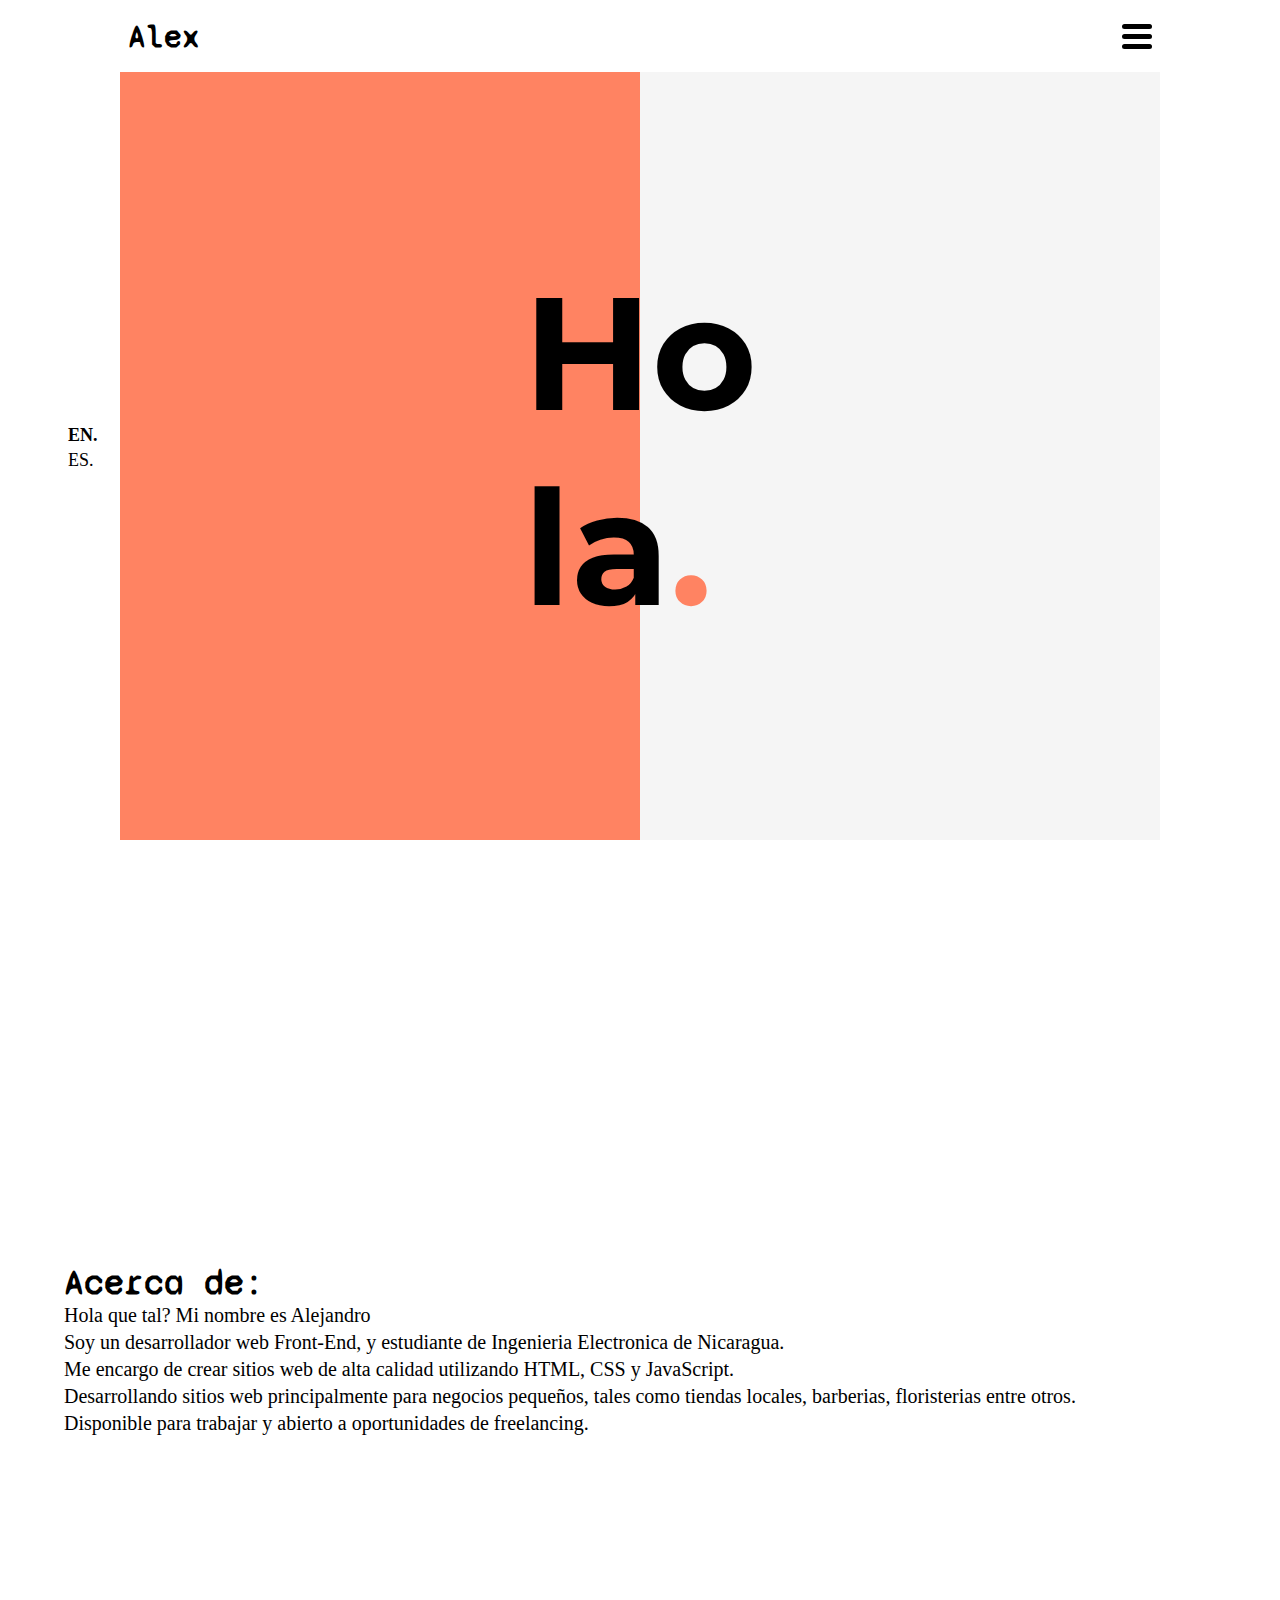
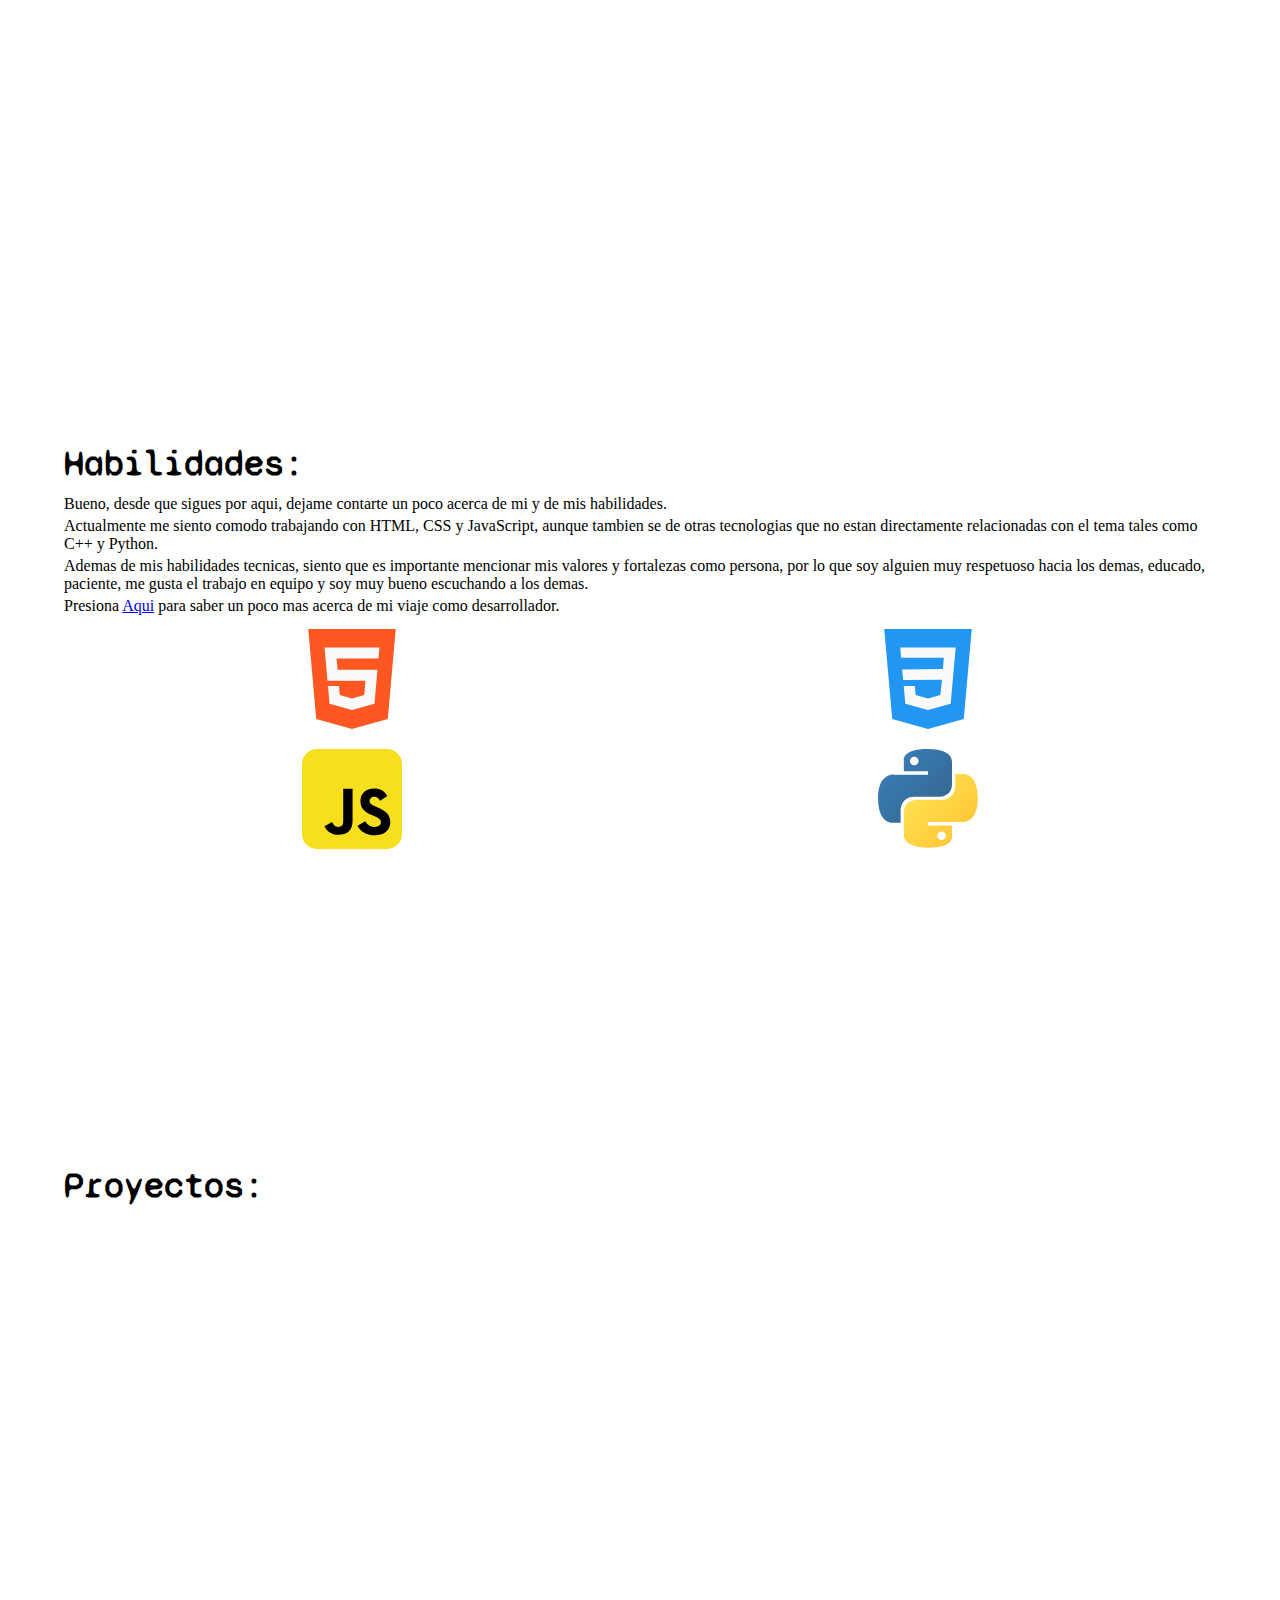
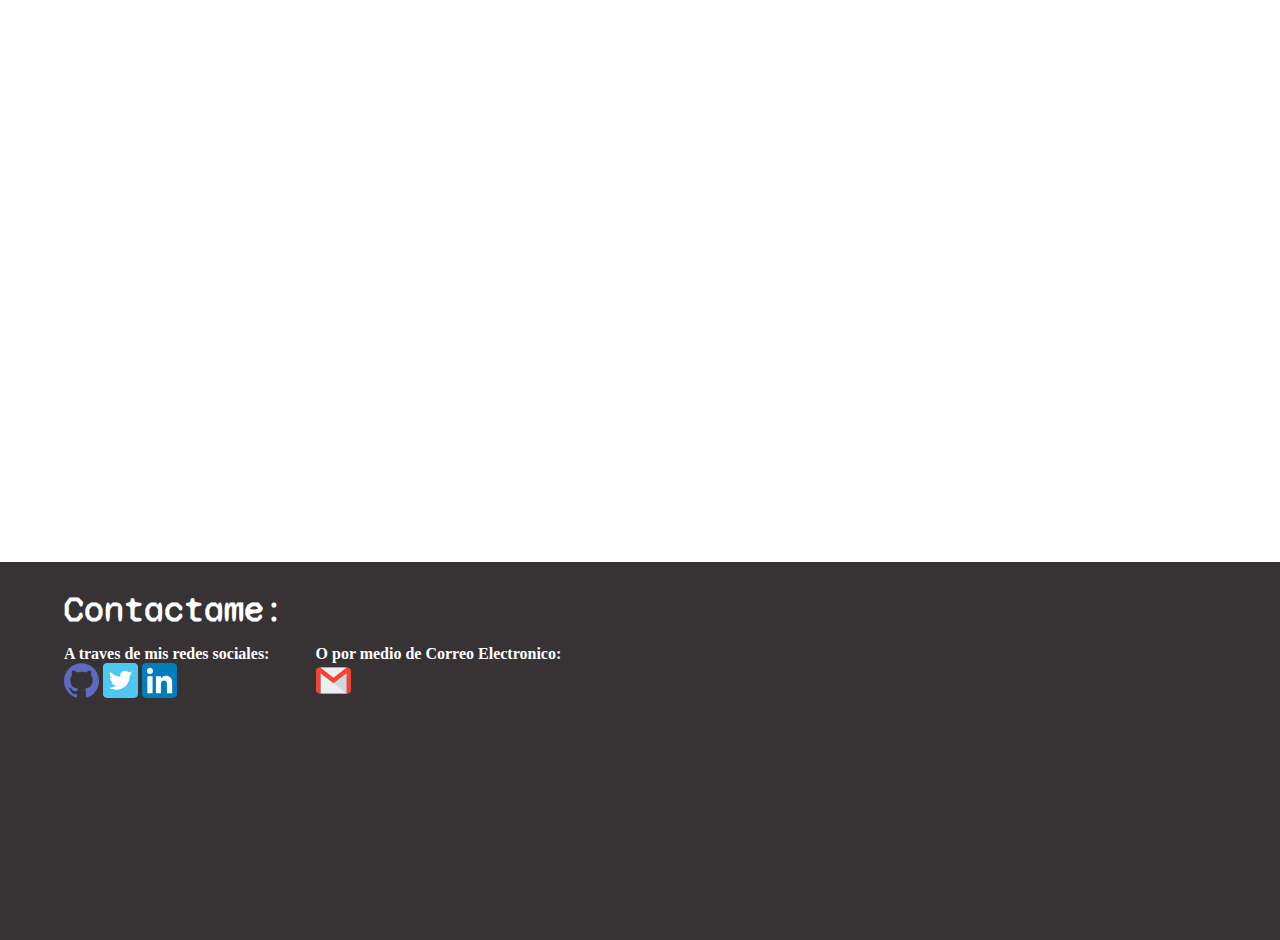
==== html/spanish.html @ a13e0042 "spanish version ready" ====
<!DOCTYPE html>
<html lang="ES">

<head>
    <meta charset="UTF-8" />
    <meta http-equiv="X-UA-Compatible" content="IE=edge" />
    <meta name="viewport" content="width=device-width, initial-scale=1.0" />
    <title>Alex || portafolio</title>
    <link rel="icon" href="images/icon.png" />
    <link rel="stylesheet" href="../css/style.css" />
</head>

<body>
    <div class="container">
        <div class="home" id="home">
            <header>
                <div class="logo">
                    <h1><a href="">Alex</a></h1>
                </div>
                <nav class="menu">
                    <ul>
                        <li class="link"><a href="#home">Home</a></li>
                        <li class="link"><a href="#about">Acerca de</a></li>
                        <li class="link"><a href="#skills">Habilidades</a></li>
                        <li class="link"><a href="#Projects">Proyectos</a></li>
                        <li class="link"><a href="#contact">Contacto</a></li>
                    </ul>
                </nav>
                <div class="menu-btn">
                    <div class="menu-btn-burguer"></div>
                </div>
            </header>
            <section class="intro">
                <h1>Ho<br />la<span>.</span></h1>
            </section>
            <div class="language">
                <a href="/index.html" class="chosen">EN.</a>
                <a href="#">ES.</a>
            </div>
        </div>
        <main>
            <section class="cnt" id="about">
                <div class="about-content">
                    <h2>Acerca de:</h2>
                    <p>Hola que tal? Mi nombre es Alejandro</p>
                    <p>
                        Soy un desarrollador web Front-End, y estudiante de Ingenieria Electronica
                        de Nicaragua.
                    </p>
                    <p>
                        Me encargo de crear sitios web de alta calidad utilizando HTML, CSS y JavaScript.
                    </p>
                    <p>
                        Desarrollando sitios web principalmente para negocios pequeños, tales como tiendas
                        locales, barberias, floristerias entre otros.
                    </p>
                    <p>
                        Disponible para trabajar y abierto a oportunidades de freelancing.
                    </p>
                </div>
            </section>
            <section class="cnt" id="skills">
                <div class="title">
                    <h2>Habilidades:</h2>
                </div>
                <div class="skills-content">
                    <p>
                        Bueno, desde que sigues por aqui, dejame contarte un poco acerca de mi y de mis habilidades.
                    </p>
                    <p>
                        Actualmente me siento comodo trabajando con HTML, CSS y JavaScript, aunque tambien se de otras
                        tecnologias que no estan directamente relacionadas con el tema tales como C++ y Python.
                    </p>
                    <p>
                        Ademas de mis habilidades tecnicas, siento que es importante mencionar mis valores y fortalezas
                        como persona, por lo que soy alguien muy respetuoso hacia los demas, educado, paciente, me gusta
                        el trabajo en equipo y soy muy bueno escuchando a los demas.
                    </p>
                    <p>
                        Presiona <a href="./html/moreSkills.html">Aqui</a> para saber un poco mas acerca de mi viaje
                        como desarrollador.
                    </p>
                </div>
                <div class="skills-img">
                    <img src="../images/html5.svg" alt="HTML5">
                    <img src="../images/css.svg" alt="CSS">
                    <img src="../images/Js.svg" alt="JavaScript">
                    <img src="../images/python.svg" alt="Python">
                </div>
            </section>
            <section class="cnt" id="Projects">
                <div class="title">
                    <h2>Proyectos:</h2>
                </div>
                <div class="projects-content"></div>
            </section>
        </main>
        <footer class="cnt" id="contact">
            <div class="contact-content">
                <div class="title">
                    <h2>Contactame:</h2>
                </div>
                <div class="main-content">
                    <div class="social-media">
                        <h4>A traves de mis redes sociales:</h4>
                        <a href="https://github.com/xavier290"><img src="../images/github.svg" alt="github logo"></a>
                        <a href="https://twitter.com/makito031"><img src="../images/twitter.svg" alt="twitter logo"></a>
                        <a href="https://www.linkedin.com/in/xavier-alejandro-sanchez-96259a206/">
                            <img src="../images/linkedin.svg" alt="linkedin logo"></a>
                    </div>
                    <div class="email">
                        <h4>O por medio de Correo Electronico:</h4>
                        <a href="mailto:xa25alex@gmail.com"><img src="../images/gmail.svg" alt="Gmail logo"></a>
                    </div>
                </div>
            </div>
        </footer>
    </div>

    <script src="../js/app.js"></script>
</body>

</html>
---- css/style.css ----
@import url("https://fonts.googleapis.com/css2?family=Syne+Mono&display=swap");
@import url("https://fonts.googleapis.com/css2?family=Montserrat:wght@900&display=swap");
@import url("https://fonts.googleapis.com/css2?family=Montserrat&display=swap");

:root {
  --orange: #ff8362;
  --hover: #db6d42;
  --black: #373234;
}

* {
  padding: 0;
  margin: 0;
  box-sizing: border-box;
}

body {
  scroll-behavior: smooth;
}

body::-webkit-scrollbar {
  width: 10px;
  height: 5px;
}

body::-webkit-scrollbar-track {
  background: var(--black);
}

body::-webkit-scrollbar-thumb {
  background-color: var(--orange);
  border-radius: 20px;
}

.container {
  width: 100%;
  min-height: 100vh;
  position: relative;
}

.home {
  width: 100%;
  height: 100vh;
  position: relative;
}

header {
  font-family: "Syne Mono", monospace;
  width: 100%;
  position: relative;
  height: 14vh;
  display: grid;
  grid-template-columns: 50% 50%;
  place-items: center;
  z-index: 5;
}

.logo {
  z-index: 10;
}

.logo a {
  color: black;
  text-decoration: none;
}

.menu {
  position: fixed;
  top: 0;
  right: 0;
  min-height: 100vh;
  width: 0;
  background: white;
  overflow: hidden;
  z-index: 4;
  transition: all 0.4s;
  white-space: nowrap;
  display: flex;
}

.menu ul {
  width: 100%;
  display: flex;
  flex-direction: column;
  align-items: center;
  justify-content: center;
}

.menu li {
  list-style: none;
  text-align: center;
  margin: 0;
  margin-bottom: 40px;
}

.menu a {
  color: black;
  text-decoration: none;
  font-size: 40px;
  font-family: "Montserrat", sans-serif;
  font-weight: 500;
}

.toggle {
  width: 100%;
}
.menu-btn {
  display: flex;
}

.menu-btn {
  position: absolute;
  display: flex;
  justify-content: center;
  align-items: center;
  width: 30px;
  height: 30px;
  cursor: pointer;
  transition: all 0.4s ease-in-out;
  right: 6%;
  z-index: 10;
}

.menu-btn-burguer {
  width: 30px;
  height: 5px;
  background: black;
  border-radius: 5px;
}

.menu-btn-burguer::before,
.menu-btn-burguer::after {
  content: "";
  position: absolute;
  width: 30px;
  height: 5px;
  border-radius: 5px;
  background: black;
  transition: all 0.4s ease-in-out;
}

.menu-btn-burguer::before {
  transform: translateY(-10px);
}

.menu-btn-burguer::after {
  transform: translateY(10px);
}

.menu-btn.open .menu-btn-burguer {
  transform: translateX(-50px);
  background: transparent;
  box-shadow: none;
}

.menu-btn.open .menu-btn-burguer::before {
  transform: rotate(45deg) translate(35px, -35px);
}

.menu-btn.open .menu-btn-burguer::after {
  transform: rotate(-45deg) translate(35px, 35px);
}

.intro {
  position: absolute;
  top: 0%;
  width: 100%;
  height: 100%;
  display: flex;
  justify-content: center;
  align-items: center;
  background: linear-gradient(to right, var(--orange) 50%, white 50%);
}

.intro h1 {
  font-size: 100px;
  font-family: "Montserrat", sans-serif;
  font-weight: bolder;
}

.intro span {
  color: var(--orange);
}

.language {
  display: none;
}

main {
  display: flex;
  flex-direction: column;
}

section {
  display: block;
}

p {
  margin-bottom: 4px;
}

.cnt {
  margin: 0 auto;
}

#about {
  width: 100%;
  height: 100vh;
  display: flex;
  flex-direction: column;
  justify-content: center;
  padding: 5%;
}

.about-content h2 {
  font-family: "Syne Mono", monospace;
  font-size: 36px;
}

.about-content p {
  font-size: 20px;
}

#skills {
  width: 100%;
  height: 100vh;
  padding: 5%;
  display: flex;
  flex-direction: column;
  justify-content: center;
}

.skills-img {
  display: grid;
  grid-template-columns: 50% 50%;
  grid-template-rows: 50% 50%;
  place-items: center;
}

.title {
  margin-bottom: 10px;
}

.title h2 {
  font-family: "Syne Mono", monospace;
  font-size: 36px;
}

.skills-img img {
  width: 100px;
  margin: 10px;
}

#Projects {
  width: 100%;
  height: 100vh;
  padding: 5%;
}

#contact {
  width: 100%;
  height: 60vh;
  background: linear-gradient(to bottom, white 30%, var(--black) 30%);
  display: grid;
  grid-template-rows: 30% 70%;
  padding: 5%;
}

.contact-content {
  grid-row: 2;
  display: grid;
  grid-template-rows: 20% 80%;
}

.contact-content .title h2 {
  color: white;
}

.main-content {
  display: flex;
  color: white;
}

.main-content img {
  width: 35px;
}

.social-media {
  padding-right: 4%;
}

/* tablet size homepage */

@media all and (min-width: 768px) {
  .home {
    border: 60px white solid;
  }
  header {
    position: fixed;
    top: 0%;
    left: 0%;
    height: 8vh;
    background: white;
  }
  header .logo {
    width: 100%;
    padding-left: 20%;
  }
  .menu-btn {
    right: 10%;
  }
  .intro {
    background: linear-gradient(
      to right,
      var(--orange) 50%,
      rgb(245, 245, 245) 50%
    );
  }
  .intro h1 {
    font-size: 140px;
  }
  .language {
    position: absolute;
    top: 0;
    left: -5%;
    display: flex;
    flex-direction: column;
    justify-content: center;
    width: fit-content;
    height: 100%;
  }
  .language a {
    color: black;
    text-decoration: none;
    padding-bottom: 4px;
    font-size: 18px;
  }
  .chosen {
    font-weight: bolder;
  }
}

@media all and (min-height: 1024px) {
  .home {
    border-top: 100px solid white;
    border-bottom: 100px solid white;
  }
  header {
    height: 10vh;
  }
  header .logo h1 {
    font-size: 40px;
  }
  .menu a {
    font-size: 80px;
  }
  .menu-btn {
    width: 40px;
    height: 40px;
  }
  .menu-btn-burguer {
    width: 40px;
    height: 8px;
  }
  .menu-btn-burguer::before,
  .menu-btn-burguer::after {
    width: 40px;
    height: 8px;
  }
  .menu-btn-burguer::before {
    transform: translateY(-13px);
  }
  .menu-btn-burguer::after {
    transform: translateY(13px);
  }
}

/* Computer size homepage */

@media all and (min-width: 1200px) {
  .home {
    border-left: 120px solid white;
    border-right: 120px solid white;
  }
  .intro h1 {
    font-size: 160px;
  }
}

/* tablet sixe about page */
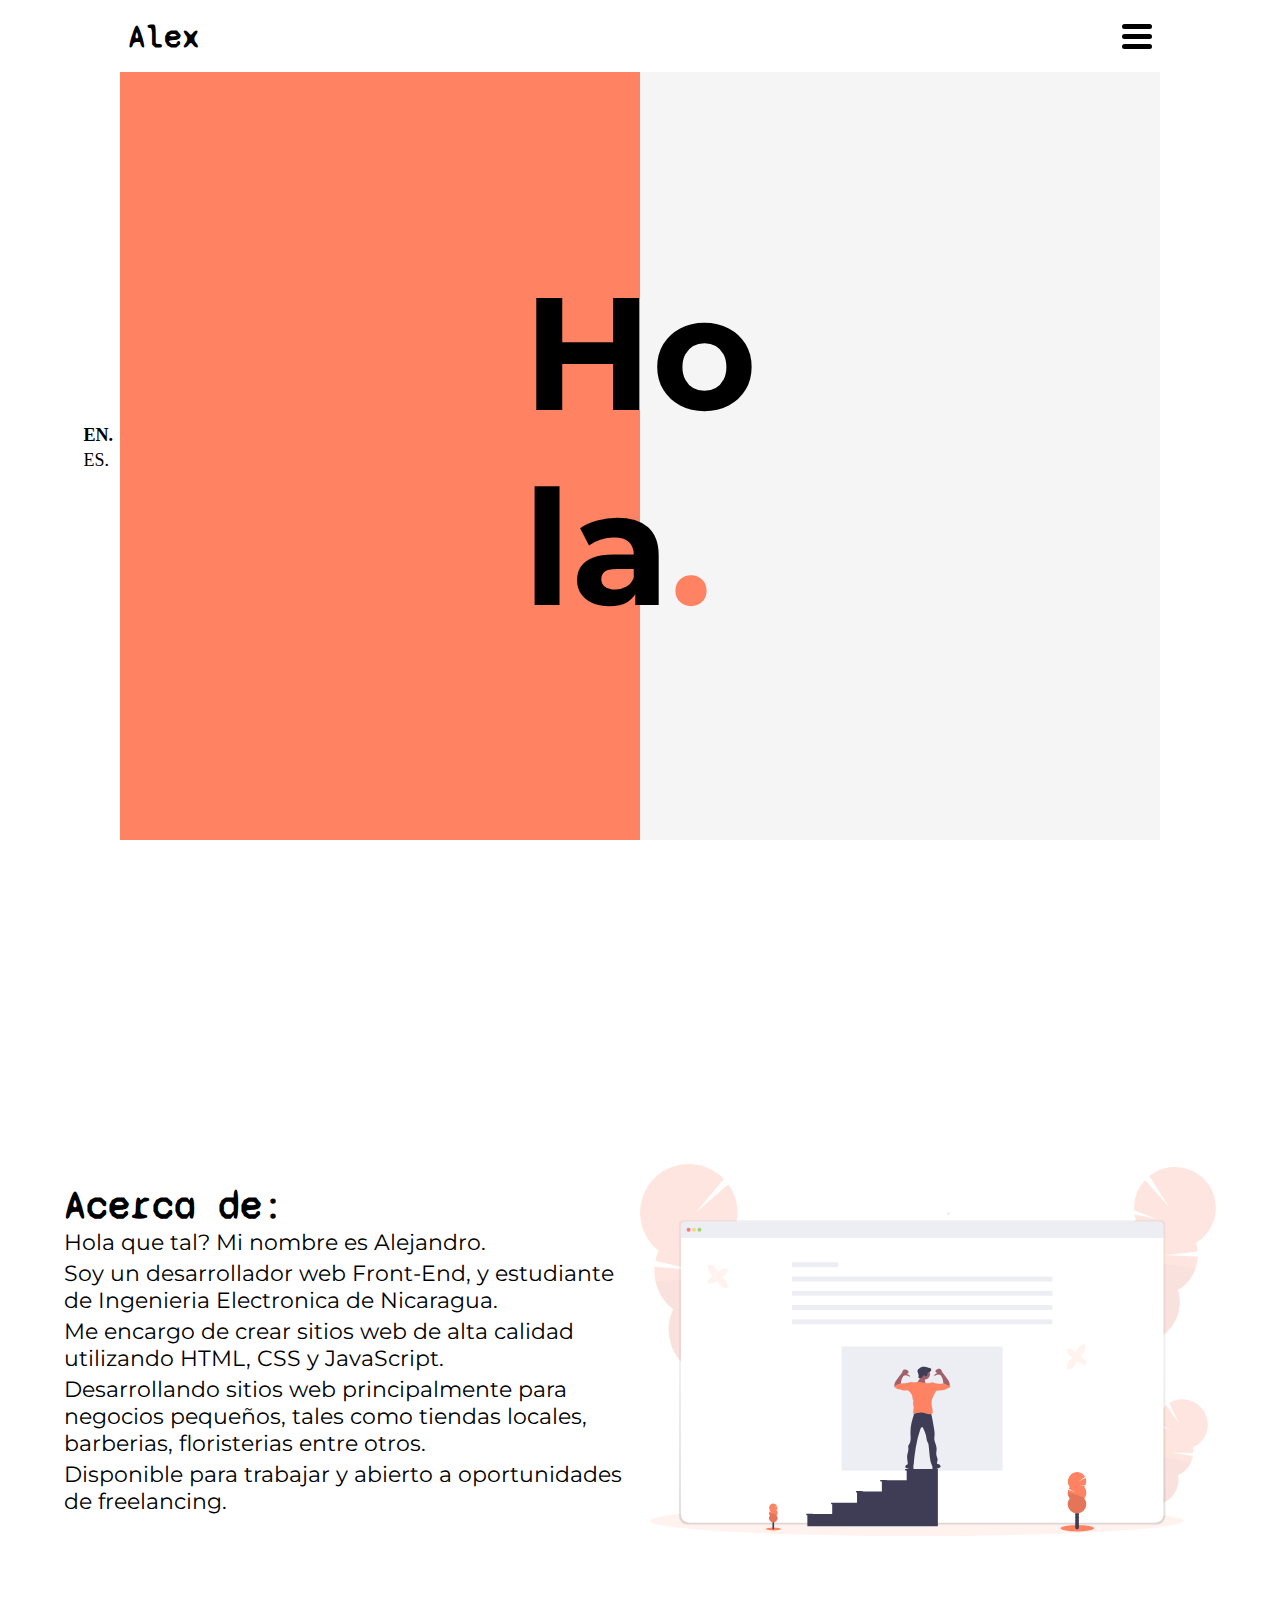
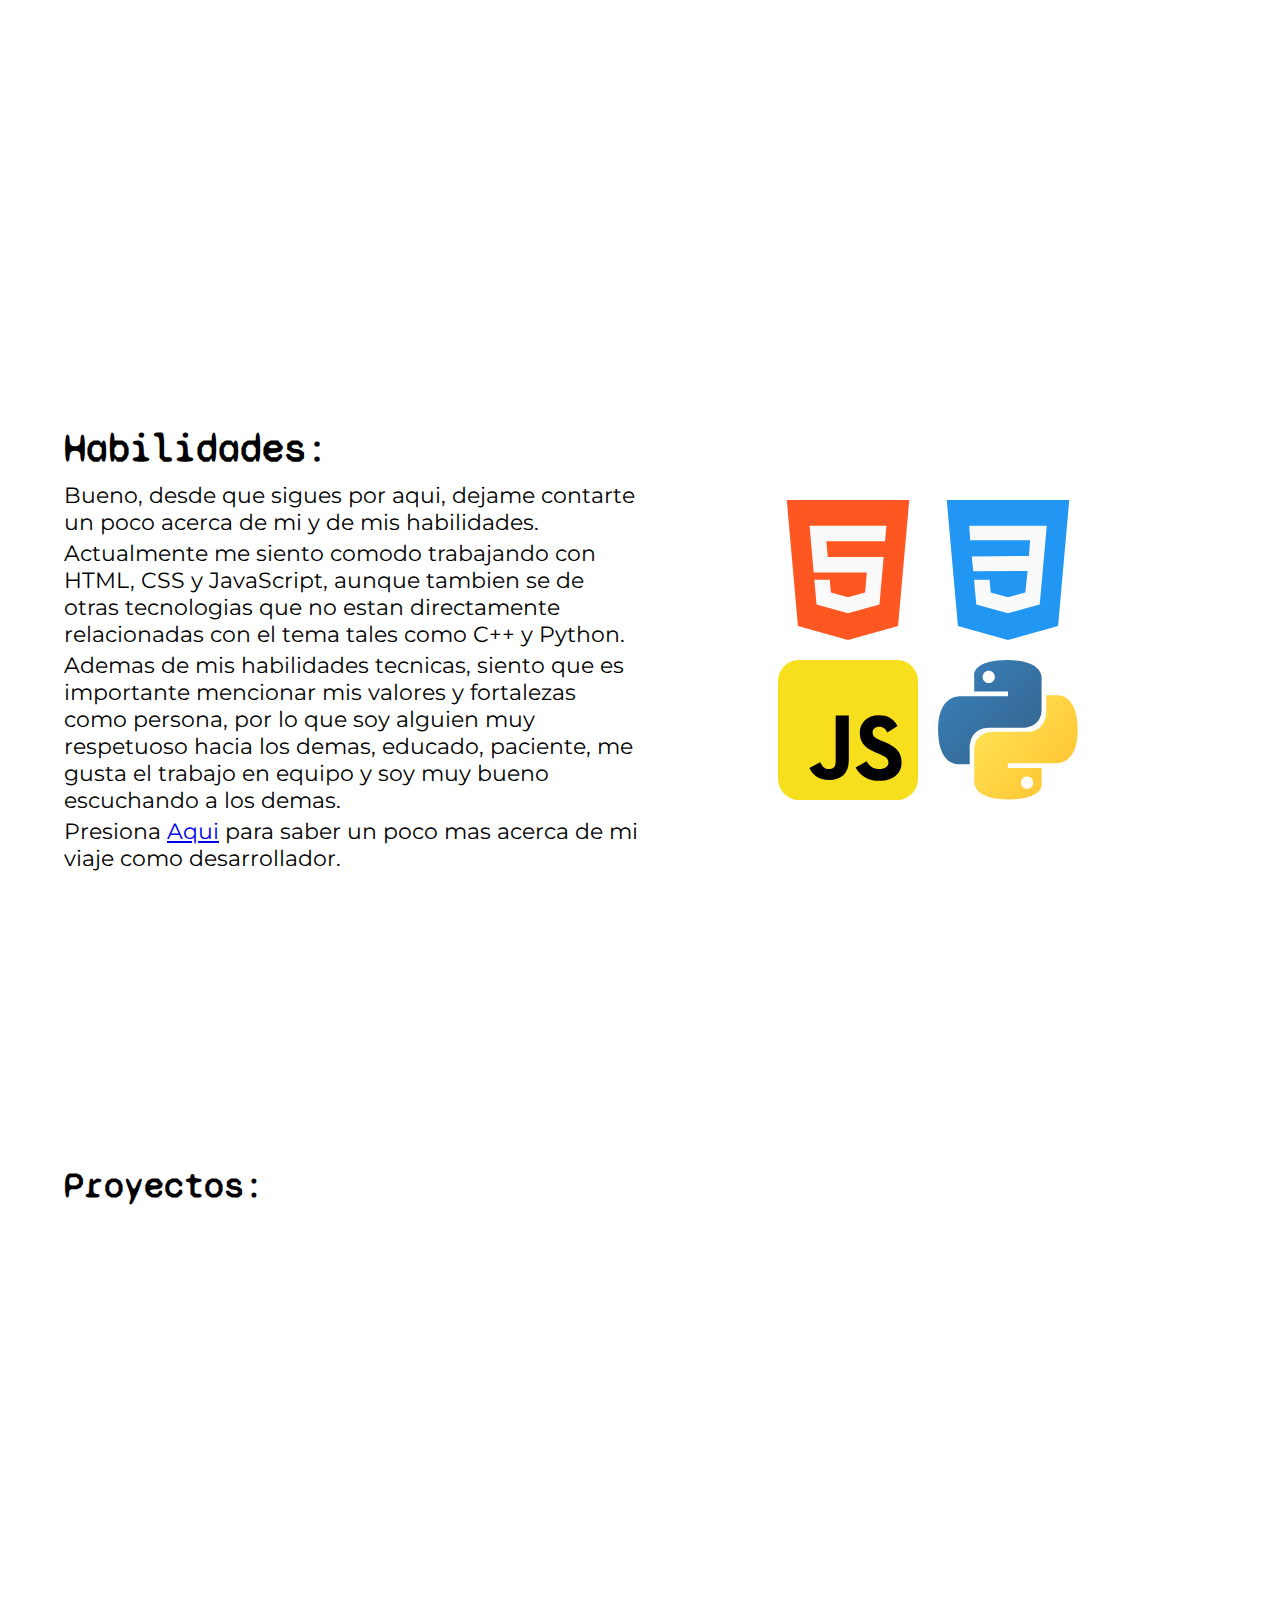
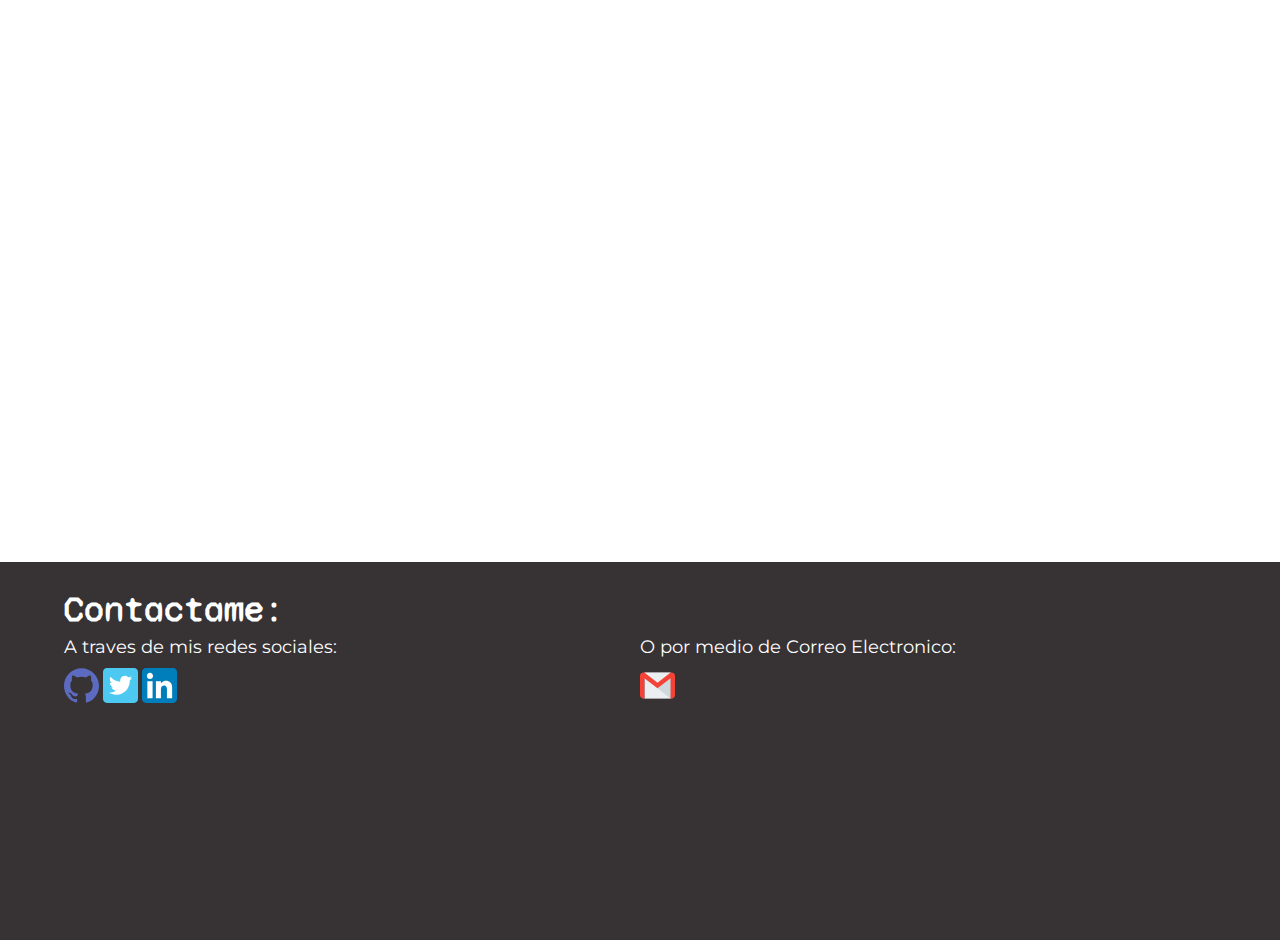
==== commit 6d4afa67: "website almost responsive" ====
--- a/html/spanish.html
+++ b/html/spanish.html
@@ -6,7 +6,7 @@
     <meta http-equiv="X-UA-Compatible" content="IE=edge" />
     <meta name="viewport" content="width=device-width, initial-scale=1.0" />
     <title>Alex || portafolio</title>
-    <link rel="icon" href="images/icon.png" />
+    <link rel="icon" href="../images/icon.png" />
     <link rel="stylesheet" href="../css/style.css" />
 </head>
 
@@ -42,7 +42,7 @@
             <section class="cnt" id="about">
                 <div class="about-content">
                     <h2>Acerca de:</h2>
-                    <p>Hola que tal? Mi nombre es Alejandro</p>
+                    <p>Hola que tal? Mi nombre es Alejandro.</p>
                     <p>
                         Soy un desarrollador web Front-End, y estudiante de Ingenieria Electronica
                         de Nicaragua.
@@ -58,12 +58,13 @@
                         Disponible para trabajar y abierto a oportunidades de freelancing.
                     </p>
                 </div>
+                <img src="../images/undraw_about_me_wa29 (1).svg" alt="about">
             </section>
             <section class="cnt" id="skills">
-                <div class="title">
-                    <h2>Habilidades:</h2>
-                </div>
                 <div class="skills-content">
+                    <div class="title">
+                        <h2>Habilidades:</h2>
+                    </div>
                     <p>
                         Bueno, desde que sigues por aqui, dejame contarte un poco acerca de mi y de mis habilidades.
                     </p>
@@ -81,7 +82,7 @@
                         como desarrollador.
                     </p>
                 </div>
-                <div class="skills-img">
+                <div class="skills-icons">
                     <img src="../images/html5.svg" alt="HTML5">
                     <img src="../images/css.svg" alt="CSS">
                     <img src="../images/Js.svg" alt="JavaScript">
@@ -96,11 +97,11 @@
             </section>
         </main>
         <footer class="cnt" id="contact">
-            <div class="contact-content">
+            <div class="content">
                 <div class="title">
                     <h2>Contactame:</h2>
                 </div>
-                <div class="main-content">
+                <div class="contact-content">
                     <div class="social-media">
                         <h4>A traves de mis redes sociales:</h4>
                         <a href="https://github.com/xavier290"><img src="../images/github.svg" alt="github logo"></a>
--- a/css/style.css
+++ b/css/style.css
@@ -20,7 +20,6 @@
 
 body::-webkit-scrollbar {
   width: 10px;
-  height: 5px;
 }
 
 body::-webkit-scrollbar-track {
@@ -30,6 +29,15 @@
 body::-webkit-scrollbar-thumb {
   background-color: var(--orange);
   border-radius: 20px;
+}
+
+p {
+  font-family: "Montserrat", sans-serif;
+}
+
+h4 {
+  font-family: "Montserrat", sans-serif;
+  font-weight: 400;
 }
 
 .container {
@@ -218,7 +226,11 @@
 }
 
 .about-content p {
-  font-size: 20px;
+  font-size: 18px;
+}
+
+#about img {
+  display: none;
 }
 
 #skills {
@@ -230,7 +242,7 @@
   justify-content: center;
 }
 
-.skills-img {
+.skills-icons {
   display: grid;
   grid-template-columns: 50% 50%;
   grid-template-rows: 50% 50%;
@@ -246,7 +258,7 @@
   font-size: 36px;
 }
 
-.skills-img img {
+.skills-icons img {
   width: 100px;
   margin: 10px;
 }
@@ -264,32 +276,36 @@
   display: grid;
   grid-template-rows: 30% 70%;
   padding: 5%;
-}
-
-.contact-content {
+  color: white;
+}
+
+#contact .title {
+  margin-bottom: 5px;
+}
+
+#contact .contact-content {
+  display: grid;
+  grid-template-columns: 50% 50%;
+}
+
+#contact .content {
   grid-row: 2;
-  display: grid;
-  grid-template-rows: 20% 80%;
-}
-
-.contact-content .title h2 {
-  color: white;
-}
-
-.main-content {
-  display: flex;
-  color: white;
-}
-
-.main-content img {
+}
+
+#contact .social-media {
+  margin-right: 8px;
+}
+
+#contact .contact-content img {
   width: 35px;
 }
 
-.social-media {
+#contact h4 {
   padding-right: 4%;
-}
-
-/* tablet size homepage */
+  margin-bottom: 10px;
+}
+
+/* tablet size home section */
 
 @media all and (min-width: 768px) {
   .home {
@@ -375,7 +391,7 @@
   }
 }
 
-/* Computer size homepage */
+/* Computer size home section */
 
 @media all and (min-width: 1200px) {
   .home {
@@ -385,6 +401,70 @@
   .intro h1 {
     font-size: 160px;
   }
-}
-
-/* tablet sixe about page */
+  .language {
+    left: -3.5%;
+  }
+}
+
+/* tablet size about page */
+@media all and (min-width: 768px) {
+  #about {
+    display: grid;
+    grid-template-columns: 50% 50%;
+    place-items: center;
+  }
+  #about img {
+    display: block;
+    width: 100%;
+  }
+}
+
+@media all and (min-height: 1024px) and (max-width: 1024px) {
+  #about {
+    grid-template-columns: 100%;
+  }
+  #about img {
+    display: none;
+  }
+  .about-content h2 {
+    font-size: 60px;
+  }
+  .about-content p {
+    font-size: 26px;
+  }
+}
+
+/* computer size about section */
+@media all and (min-width: 1200px) {
+  .about-content h2 {
+    font-size: 40px;
+  }
+  .about-content p {
+    font-size: 22px;
+  }
+}
+
+/* tablet and computer skills section */
+@media all and (min-width: 768px) {
+  #skills {
+    display: grid;
+    grid-template-columns: 50% 50%;
+    place-items: center;
+  }
+  #skills h2 {
+    font-size: 40px;
+  }
+  #skills p {
+    font-size: 22px;
+  }
+  .skills-icons img {
+    width: 140px;
+  }
+}
+
+/* tablet and computer size contact section */
+@media all and (min-width: 768px) {
+  #contact h4 {
+    font-size: 18px;
+  }
+}
